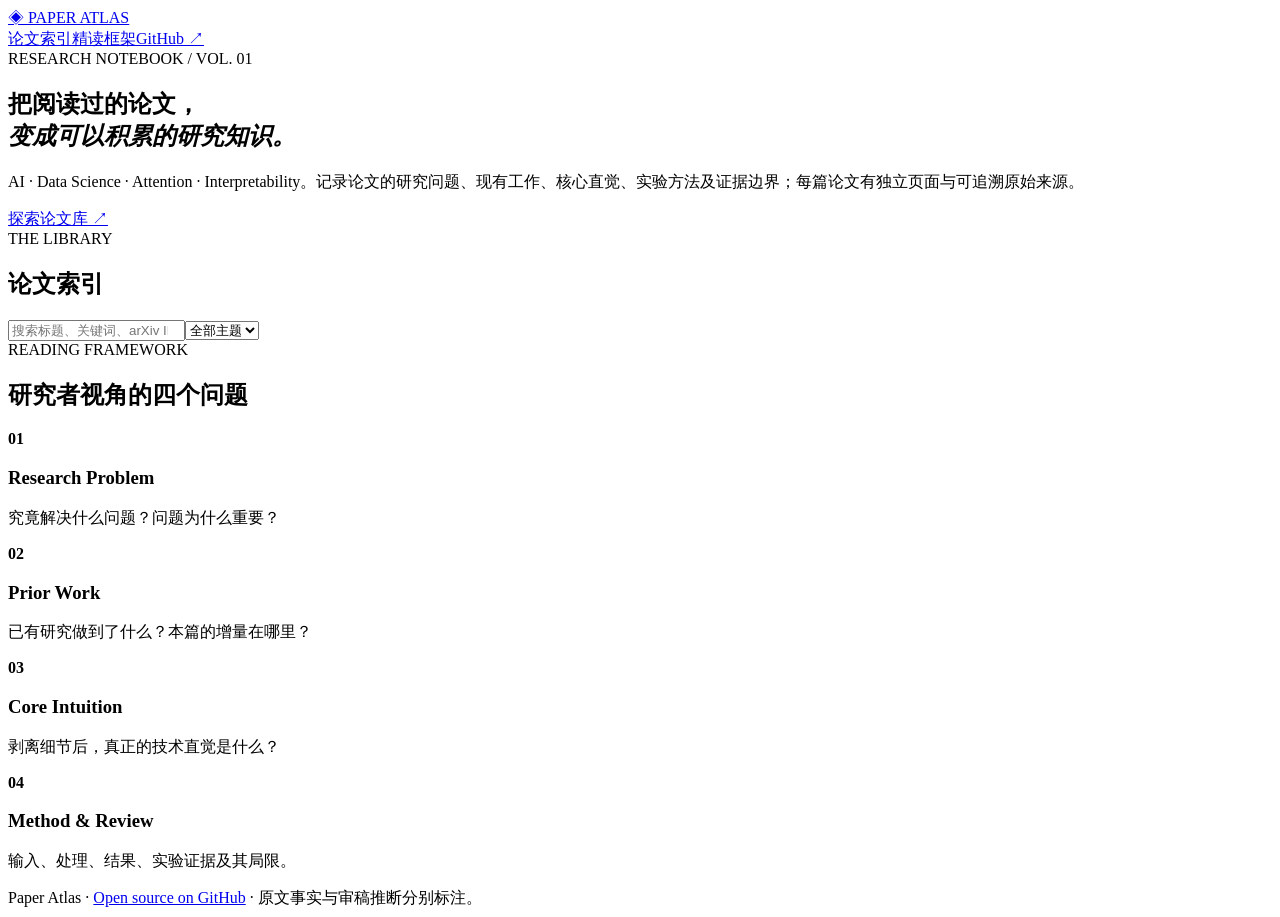
==== index.html @ 51284872 "Add searchable research paper library homepage" ====
<!doctype html>
<html lang="zh-CN"><head><meta charset="utf-8"><meta name="viewport" content="width=device-width,initial-scale=1">
<title>Paper Atlas | Research reading notebook</title><meta name="description" content="AI & Data Science 论文精读档案。研究问题、核心直觉、实验与审稿评价。"><link rel="stylesheet" href="style.css"></head>
<body><header class="top"><a class="brand" href="index.html">◈ PAPER ATLAS</a><nav><a href="#library">论文索引</a><a href="#method">精读框架</a><a href="https://github.com/fenglin178/paper-atlas">GitHub ↗</a></nav></header>
<main class="wrap"><section class="hero"><span class="overline">RESEARCH NOTEBOOK / VOL. 01</span><h1>把阅读过的论文，<br><em>变成可以积累的研究知识。</em></h1><p>AI · Data Science · Attention · Interpretability。记录论文的研究问题、现有工作、核心直觉、实验方法及证据边界；每篇论文有独立页面与可追溯原始来源。</p><a class="button" href="#library">探索论文库 ↗</a></section>
<section id="library"><div class="section-title"><div><span class="overline">THE LIBRARY</span><h2>论文索引</h2></div><span id="count" class="count"></span></div><div class="filters"><input id="search" type="search" placeholder="搜索标题、关键词、arXiv ID…" aria-label="搜索论文"><select id="tag" aria-label="论文分类"><option value="">全部主题</option></select></div><div id="papers" class="library"></div><p id="empty" hidden>没有匹配的论文，请调整搜索条件。</p></section>
<section id="method" class="method"><span class="overline">READING FRAMEWORK</span><h2>研究者视角的四个问题</h2><div class="steps"><div><strong>01</strong><h3>Research Problem</h3><p>究竟解决什么问题？问题为什么重要？</p></div><div><strong>02</strong><h3>Prior Work</h3><p>已有研究做到了什么？本篇的增量在哪里？</p></div><div><strong>03</strong><h3>Core Intuition</h3><p>剥离细节后，真正的技术直觉是什么？</p></div><div><strong>04</strong><h3>Method & Review</h3><p>输入、处理、结果、实验证据及其局限。</p></div></div></section></main>
<footer class="wrap">Paper Atlas · <a href="https://github.com/fenglin178/paper-atlas">Open source on GitHub</a> · 原文事实与审稿推断分别标注。</footer>
<script src="papers/index.js"></script><script>
const box=document.getElementById('papers'),search=document.getElementById('search'),tag=document.getElementById('tag');
document.getElementById('count').textContent=PAPERS.length+' PAPERS';
[...new Set(PAPERS.flatMap(p=>p.tags))].sort().forEach(x=>{const o=document.createElement('option');o.value=x;o.textContent=x;tag.appendChild(o)});
function render(){box.replaceChildren();let term=search.value.trim().toLowerCase();let list=PAPERS.filter(p=>(!tag.value||p.tags.includes(tag.value))&&[p.title,p.description,p.arxiv,...p.tags].join(' ').toLowerCase().includes(term));document.getElementById('empty').hidden=list.length>0;
for(const p of list){let a=document.createElement('a');a.href=p.page;a.className='paper';let tags=document.createElement('div');tags.className='tags';p.tags.forEach(t=>{let s=document.createElement('span');s.textContent=t;tags.appendChild(s)});let h=document.createElement('h3');h.textContent=p.title;let d=document.createElement('p');d.textContent=p.description;let m=document.createElement('div');m.className='meta';m.textContent=p.venue+' · '+p.date+' · arXiv:'+p.arxiv;let more=document.createElement('strong');more.textContent='阅读精读 →';a.append(tags,h,d,m,more);box.appendChild(a)}}search.addEventListener('input',render);tag.addEventListener('change',render);render();
</script></body></html>
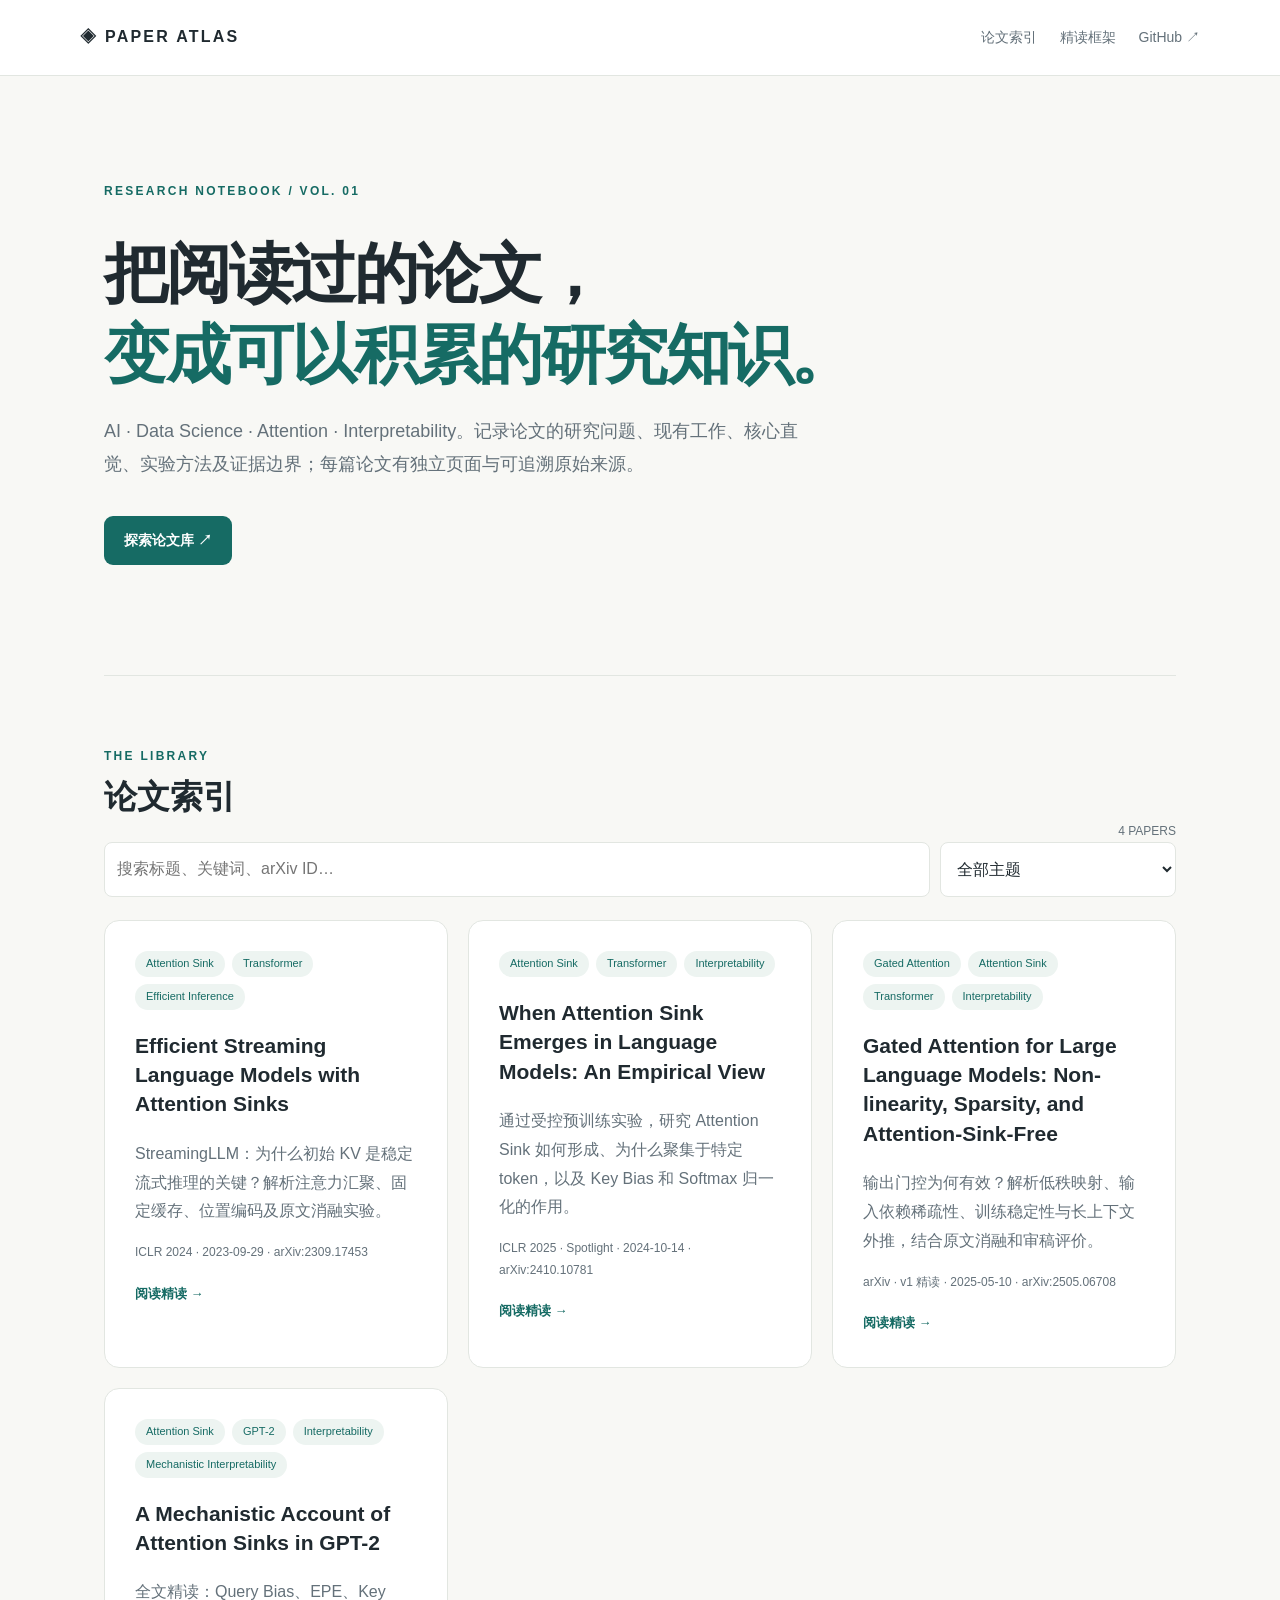
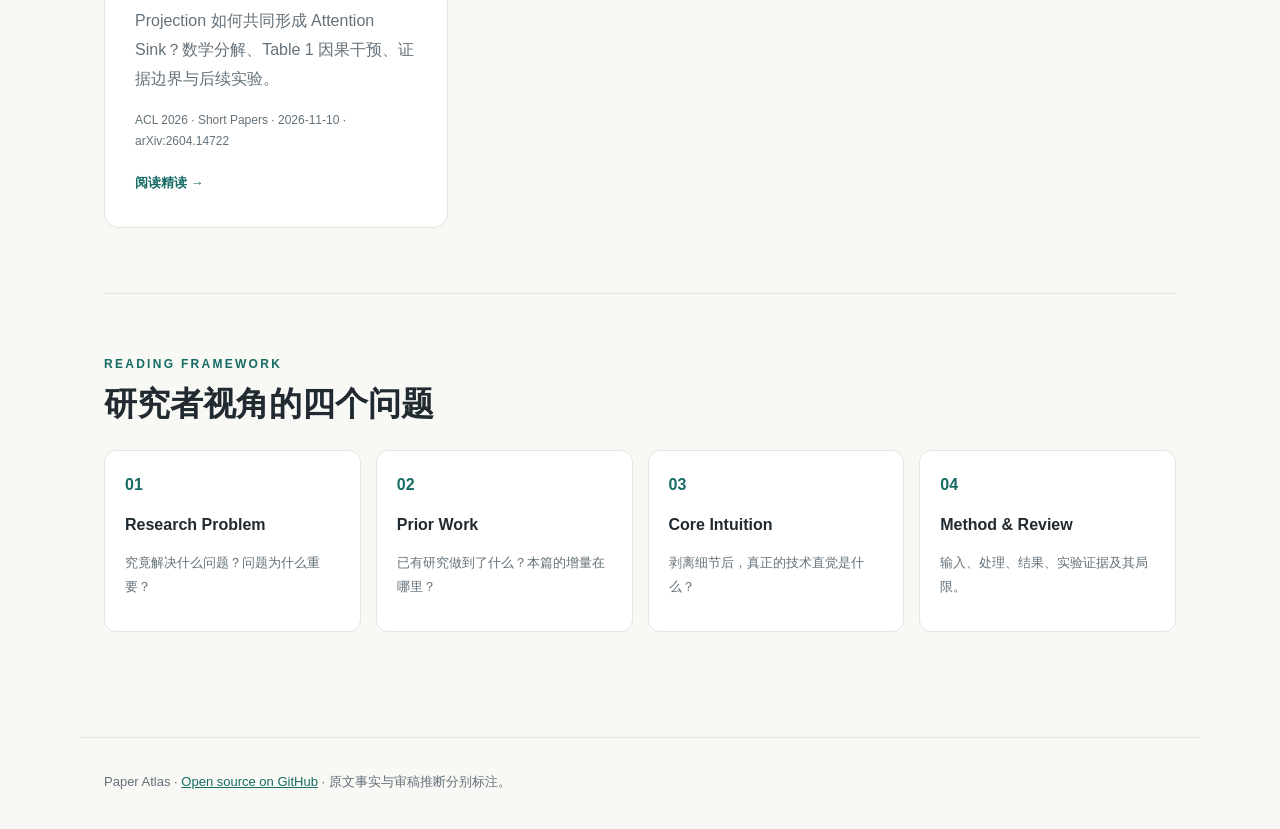
==== commit 369f9ea6: "Bust cached paper index script to display fourth article" ====
--- a/index.html
+++ b/index.html
@@ -6,7 +6,7 @@
 <section id="library"><div class="section-title"><div><span class="overline">THE LIBRARY</span><h2>论文索引</h2></div><span id="count" class="count"></span></div><div class="filters"><input id="search" type="search" placeholder="搜索标题、关键词、arXiv ID…" aria-label="搜索论文"><select id="tag" aria-label="论文分类"><option value="">全部主题</option></select></div><div id="papers" class="library"></div><p id="empty" hidden>没有匹配的论文，请调整搜索条件。</p></section>
 <section id="method" class="method"><span class="overline">READING FRAMEWORK</span><h2>研究者视角的四个问题</h2><div class="steps"><div><strong>01</strong><h3>Research Problem</h3><p>究竟解决什么问题？问题为什么重要？</p></div><div><strong>02</strong><h3>Prior Work</h3><p>已有研究做到了什么？本篇的增量在哪里？</p></div><div><strong>03</strong><h3>Core Intuition</h3><p>剥离细节后，真正的技术直觉是什么？</p></div><div><strong>04</strong><h3>Method & Review</h3><p>输入、处理、结果、实验证据及其局限。</p></div></div></section></main>
 <footer class="wrap">Paper Atlas · <a href="https://github.com/fenglin178/paper-atlas">Open source on GitHub</a> · 原文事实与审稿推断分别标注。</footer>
-<script src="papers/index.js"></script><script>
+<script src="papers/index.js?v=20261110-4"></script><script>
 const box=document.getElementById('papers'),search=document.getElementById('search'),tag=document.getElementById('tag');
 document.getElementById('count').textContent=PAPERS.length+' PAPERS';
 [...new Set(PAPERS.flatMap(p=>p.tags))].sort().forEach(x=>{const o=document.createElement('option');o.value=x;o.textContent=x;tag.appendChild(o)});
--- a/style.css
+++ b/style.css
@@ -0,0 +1 @@
+:root{color-scheme:light;--bg:#f8f8f5;--ink:#202a30;--muted:#64717a;--accent:#166b64;--line:#e2e6e1;--panel:#fff;--soft:#edf4f1}*{box-sizing:border-box}html{scroll-behavior:smooth}body{margin:0;background:var(--bg);color:var(--ink);font:16px/1.8 -apple-system,BlinkMacSystemFont,"Segoe UI","Noto Sans SC",sans-serif}a{color:var(--accent)}.top{height:76px;border-bottom:1px solid var(--line);display:flex;align-items:center;justify-content:space-between;gap:1rem;padding:0 max(24px,calc((100vw - 1120px)/2));background:#fff}.brand{font-weight:800;letter-spacing:.14em;text-decoration:none;color:var(--ink);white-space:nowrap}.top nav{display:flex;gap:23px;flex-wrap:wrap}.top nav a{text-decoration:none;font-size:14px;color:var(--muted)}.top nav a:hover{color:var(--accent)}.wrap{max-width:1120px;margin:0 auto;padding:0 24px}.hero{padding:100px 0 110px;border-bottom:1px solid var(--line)}.overline{font-size:12px;font-weight:800;letter-spacing:.19em;color:var(--accent)}h1,h2,h3{line-height:1.25}h1{font-size:clamp(35px,6vw,65px);letter-spacing:-.04em;margin:28px 0 20px;max-width:970px}h1 em{font-style:normal;color:var(--accent)}.hero p{font-size:18px;color:var(--muted);max-width:720px}.button{display:inline-block;margin-top:18px;padding:12px 20px;border-radius:9px;background:var(--accent);color:white;font-size:14px;text-decoration:none;font-weight:700}.section-title{display:flex;align-items:end;justify-content:space-between}.count{font-size:12px;color:var(--muted)}#library{padding:65px 0}.section-title h2,.method h2{font-size:33px;margin:6px 0 25px}.filters{display:flex;gap:10px;margin-bottom:23px}.filters input,.filters select{border:1px solid var(--line);border-radius:8px;padding:12px;background:white;color:var(--ink);font:inherit}.filters input{flex:1;min-width:0}.library{display:grid;grid-template-columns:repeat(auto-fit,minmax(min(100%,340px),1fr));gap:20px}.paper{display:block;padding:30px;border-radius:15px;border:1px solid var(--line);background:var(--panel);text-decoration:none;color:var(--ink);transition:transform .2s,box-shadow .2s}.paper:hover{transform:translateY(-3px);box-shadow:0 12px 30px #17443b15}.paper h3{font-size:21px;line-height:1.4}.paper p{color:var(--muted)}.tags{display:flex;gap:7px;flex-wrap:wrap}.tags span,.pill{font-size:11px;background:var(--soft);color:var(--accent);border-radius:100px;padding:3px 11px}.meta{font-size:12px;color:var(--muted);margin:15px 0}.paper strong{font-size:13px;color:var(--accent)}.method{border-top:1px solid var(--line);padding:55px 0 105px}.steps{display:grid;grid-template-columns:repeat(4,1fr);gap:15px}.steps>div{background:var(--panel);border:1px solid var(--line);border-radius:12px;padding:20px}.steps strong{color:var(--accent)}.steps h3{font-size:16px}.steps p{font-size:13px;color:var(--muted)}footer{border-top:1px solid var(--line);padding-top:32px!important;padding-bottom:35px!important;color:var(--muted);font-size:13px}.article-head{padding:70px 0 40px}.article-head h1{font-size:clamp(31px,4.5vw,52px);max-width:970px}.article-head .lead{max-width:830px;color:var(--muted);font-size:19px}.source{color:var(--muted);font-size:13px}.article-layout{display:grid;grid-template-columns:205px minmax(0,1fr);gap:48px;align-items:start}.toc{position:sticky;top:20px;display:flex;flex-direction:column;gap:7px;padding:16px 0}.toc a{font-size:13px;color:var(--muted);text-decoration:none;padding:6px 12px;border-left:2px solid var(--line)}.toc a:hover{color:var(--accent);border-left-color:var(--accent)}article{min-width:0;max-width:820px}article section{padding:20px 0 35px;border-bottom:1px solid var(--line);scroll-margin-top:25px}article h2{font-size:26px;margin-top:18px}article h3{font-size:18px;margin-top:28px}article p{line-height:1.9}article li{margin:7px 0}.callout,figure{background:var(--panel);border:1px solid var(--line);border-radius:12px;padding:23px;margin:22px 0}.callout{border-left:4px solid var(--accent)}.callout p{margin-bottom:0}.caption,figcaption{font-size:12px;color:var(--muted)}.formula{font-family:Georgia,serif;overflow-x:auto;background:#ecf3f0;border-radius:9px;text-align:center;padding:18px;font-size:19px;white-space:nowrap}.scroll{overflow-x:auto}table{width:100%;border-collapse:collapse;background:#fff;font-size:14px;min-width:510px}th,td{text-align:left;padding:11px 12px;border-bottom:1px solid var(--line)}th{background:var(--soft)}tr:hover td{background:#fafcfb}.linklist{display:grid;gap:9px}.linklist a{overflow-wrap:anywhere}.bar-row{display:grid;grid-template-columns:145px 1fr 49px;gap:10px;align-items:center;margin:12px 0;font-size:12px}.bar-track{height:15px;border-radius:5px;background:#e8eeea;overflow:hidden}.bar-fill{background:#318a80;height:100%;border-radius:5px}.chart{padding-top:10px}.chart-axis{font-size:11px;color:var(--muted);text-align:right}#heatmap{max-width:100%}#heatmap table{border-collapse:separate;border-spacing:4px;background:transparent;min-width:450px;width:auto;margin:auto}#heatmap td{width:44px;height:38px;text-align:center;padding:0;border:1px solid #fff3;border-radius:4px;font-size:10px;cursor:crosshair}#heatmap th{background:transparent;padding:2px 4px;font-size:11px;text-align:center;color:var(--muted)}label{font-size:14px;font-weight:600}input[type=range]{width:100%;accent-color:var(--accent);margin:12px 0}.valuebar{display:flex;justify-content:space-between;font-size:12px;margin:6px 0}.tinybar{height:12px;background:#e9efeb;border-radius:4px;overflow:hidden}.tinybar>div{height:100%;background:var(--accent);border-radius:4px}@media(max-width:800px){.article-layout{display:block}.toc{position:static;flex-direction:row;flex-wrap:wrap;gap:0}.toc a{padding:3px 7px}.steps{grid-template-columns:repeat(2,1fr)}.hero{padding:70px 0}.top{padding:0 20px}}@media(max-width:520px){.top{height:auto;min-height:74px;flex-wrap:wrap;padding:13px 20px}.top nav{gap:15px}.steps{grid-template-columns:1fr}.filters{flex-direction:column}.bar-row{grid-template-columns:108px 1fr 42px}.article-head{padding-top:44px}}
